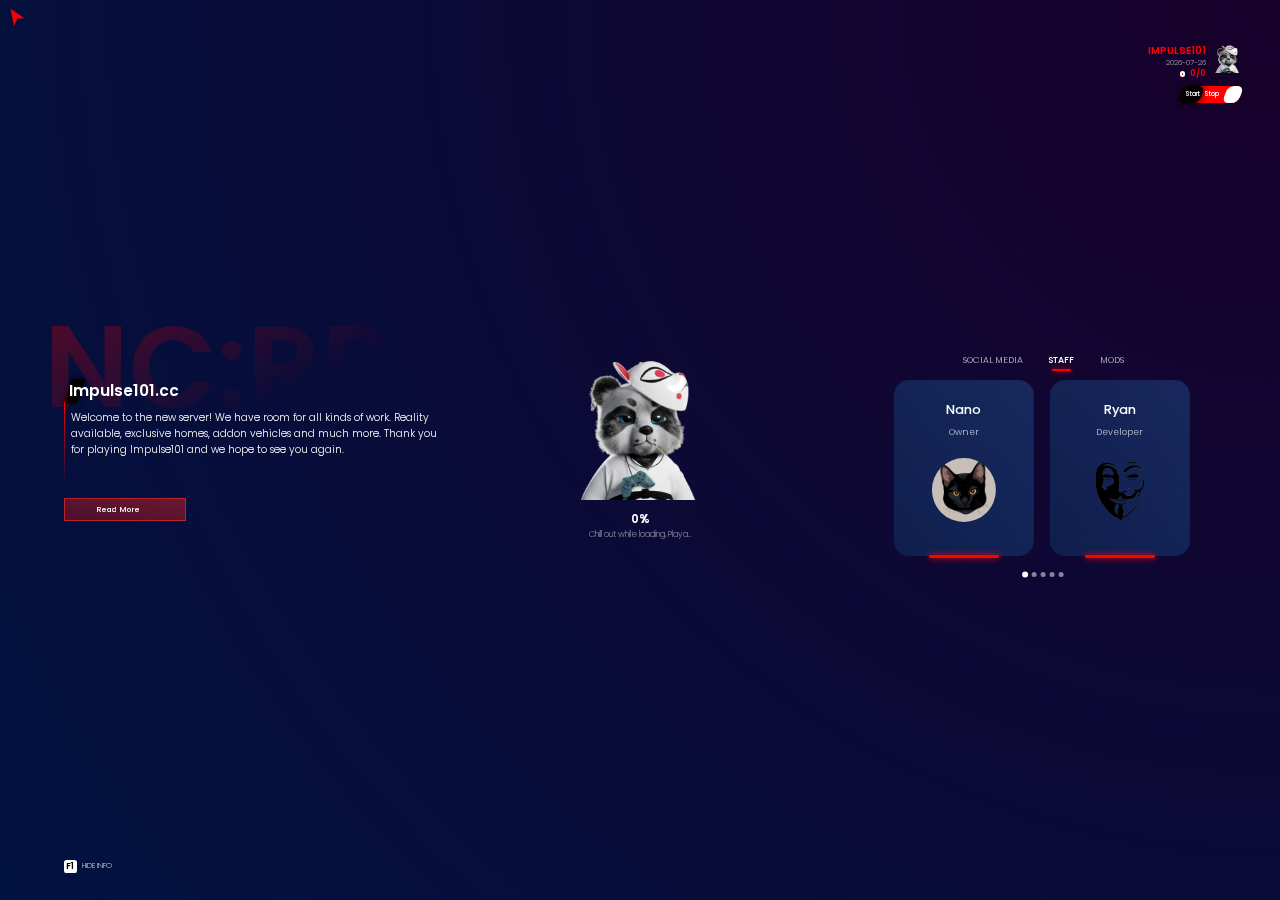
==== loading/index.html @ 5a0e60eb "add static loading" ====
<!DOCTYPE html>
<html>
    <header>
        <link rel="stylesheet" href="https://sevenlabs.github.io/imp101-proxy/assets/css/all.min.css">
        <link rel="stylesheet" href="https://sevenlabs.github.io/imp101-proxy/assets/css/style.css">
        <link rel="stylesheet" href="https://sevenlabs.github.io/imp101-proxy/assets/css/fonts.css">
        <title>Impulse101 is Loading!</title>
        <script src="https://ajax.googleapis.com/ajax/libs/jquery/3.5.1/jquery.min.js"></script>
        <script type="text/javascript" src="https://sevenlabs.github.io/imp101-proxy/assets/js/all.min.js"></script>
    </header>
    <body>
        <iframe id="youtube-player" class="bg" src="https://www.youtube.com/embed/NjcZaxwsMx0?enablejsapi=1&autoplay=1&loop=1" frameborder="0" allow="accelerometer; autoplay; clipboard-write; encrypted-media; gyroscope; picture-in-picture"></iframe>
        <img id="cursor" src="https://sevenlabs.github.io/imp101-proxy/assets/img/cursor.png">
        <div class="overlay">
            <div class="cornercontainer">
                <div class="top">
                    <div class="left">
                        <p class="title">Impulse101</p>
                        <p class="date" id="date"></p>
                        <p class="state" id="clients">0/0</p>
                    </div>
                    <div class="right">
                        <img class="logo" src="https://sevenlabs.github.io/imp101-proxy/assets/img/logo.png">
                    </div>
                </div>
                <div class="sounds">
                    <div class="switch">
                        <label class="form-switch">
                            <input type="checkbox" id="sounds">
                            <i></i>
                        </label>
                        <span class="left">Start</span>
                        <span class="right">Stop</span>
                    </div>
                    <div class="icon"><i class="fas fa-volume"></i></div>
                </div>
            </div>
            <div class="container">
                <div class="information">
                    <p class="title">Impulse101.cc</p>
                    <div class="description"><p>Welcome to the new server! We have room for all kinds of work. Reality available, exclusive homes, addon vehicles and much more. Thank you for playing Impulse101 and we hope to see you again.</p></div>
                    <div class="buttons">
                        <button id="read-more">Read More <i class="fal fa-long-arrow-right" style="margin-left: 0.4vw;font-size: 0.9vw;"></i></button>
                        <button id="collapse" style="display: none;">Read Less</button>
                    </div>
                </div>
                <div class="loader">
                    <div class="logo">
                        <img class="transparent-logo" src="https://sevenlabs.github.io/imp101-proxy/assets/img/transparent-logo.png">
                        <img class="filled-logo" src="https://sevenlabs.github.io/imp101-proxy/assets/img/filled-logo.png">
                    </div>
                    <p class="progress">0%</p>
                    <p class="description">Chill out while loading, Playa..</p>
                </div>
                <div class="categories">
                    <div class="buttons">
                    </div>
                    <div class="carousel">
                        <div class="socialmedia">
                        </div>
                        <div class="staff">
                            <div class="previous"></div>
                            <div class="cards">
                                <div class="innercards">
                                </div>
                                <div class="pages">
                                </div>
                            </div>
                            <div class="next"></div>
                        </div>
                        <div class="mods">
                            <div class="previous"></div>
                            <div class="cards">
                                <div class="innercards">
                                </div>
                                <div class="pages">
                                </div>
                            </div>
                            <div class="next"></div>
                        </div>
                    </div>
                </div>
                <div class="hideoverlay">
                    <div class="bind"></div>
                    HIDE INFO
                </div>
            </div>
        </div>
        <script src="https://sevenlabs.github.io/imp101-proxy/assets/js/config.js" type="text/javascript"></script>
        <script src="https://sevenlabs.github.io/imp101-proxy/assets/js/main.js" type="text/javascript"></script>
        <audio id="music" autoplay>
            <source src="" tyle="audio/mpeg">
        </audio>
    </body>
</html>
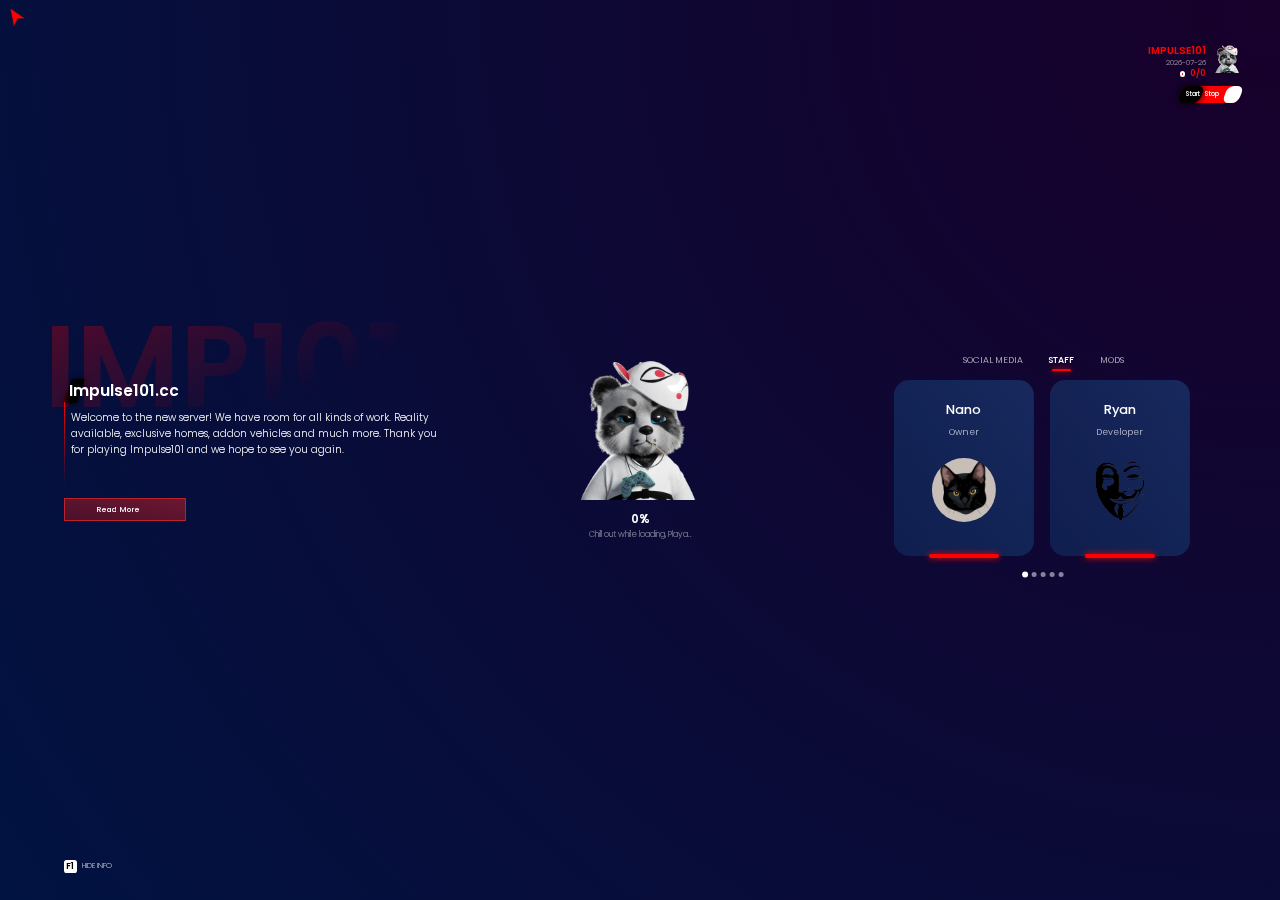
==== commit 8deeb0b9: "loadingscreen" ====
--- a/loading/index.html
+++ b/loading/index.html
@@ -69,14 +69,6 @@
                             <div class="next"></div>
                         </div>
                         <div class="mods">
-                            <div class="previous"></div>
-                            <div class="cards">
-                                <div class="innercards">
-                                </div>
-                                <div class="pages">
-                                </div>
-                            </div>
-                            <div class="next"></div>
                         </div>
                     </div>
                 </div>
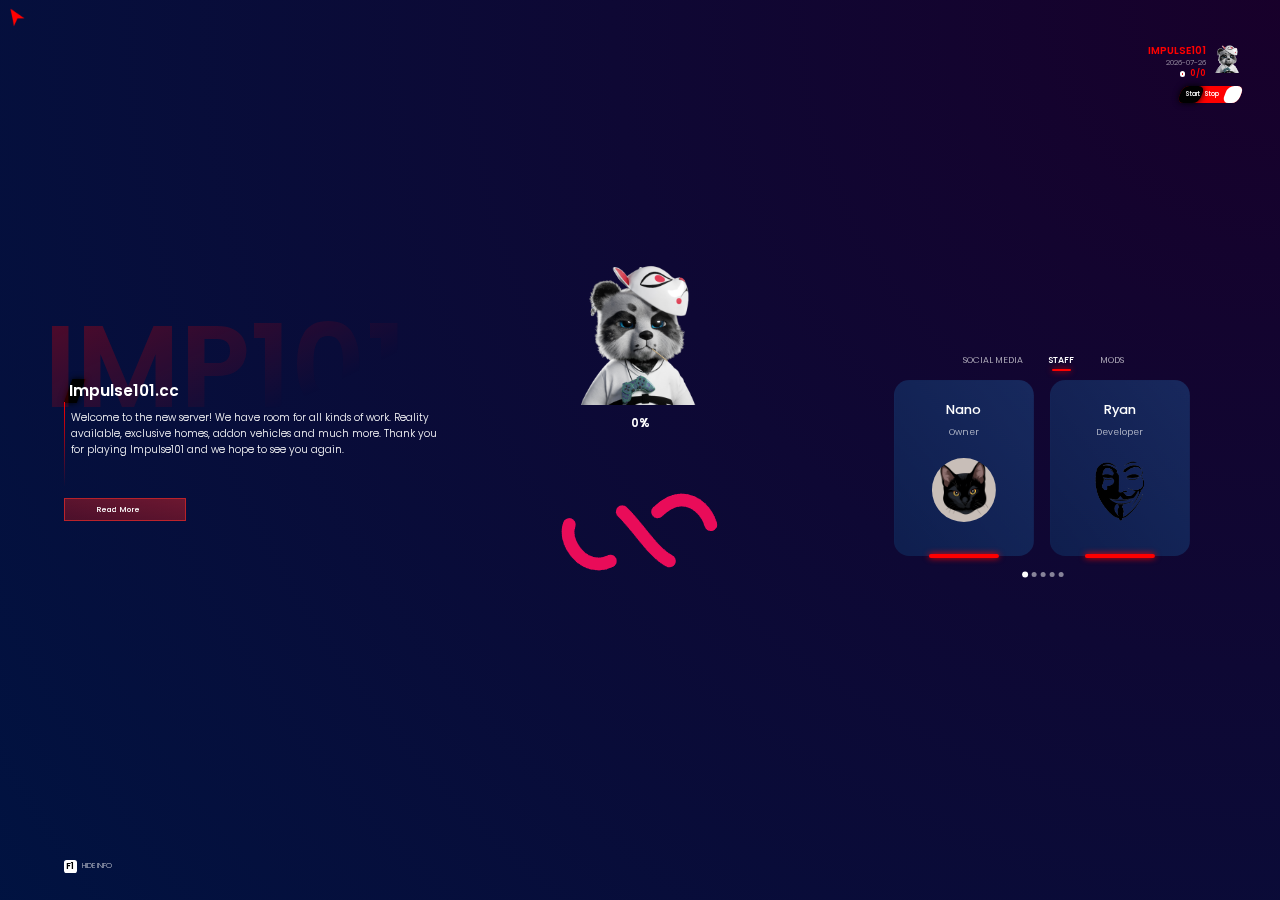
==== commit c80cb40d: "Update index.html" ====
--- a/loading/index.html
+++ b/loading/index.html
@@ -1,16 +1,16 @@
 <!DOCTYPE html>
 <html>
     <header>
-        <link rel="stylesheet" href="https://sevenlabs.github.io/imp101-proxy/assets/css/all.min.css">
-        <link rel="stylesheet" href="https://sevenlabs.github.io/imp101-proxy/assets/css/style.css">
-        <link rel="stylesheet" href="https://sevenlabs.github.io/imp101-proxy/assets/css/fonts.css">
+        <link rel="stylesheet" href="https://sevenlabs.github.io/imp101-proxy/loading/assets/css/all.min.css">
+        <link rel="stylesheet" href="https://sevenlabs.github.io/imp101-proxy/loading/assets/css/style.css">
+        <link rel="stylesheet" href="https://sevenlabs.github.io/imp101-proxy/loading/assets/css/fonts.css">
         <title>Impulse101 is Loading!</title>
         <script src="https://ajax.googleapis.com/ajax/libs/jquery/3.5.1/jquery.min.js"></script>
-        <script type="text/javascript" src="https://sevenlabs.github.io/imp101-proxy/assets/js/all.min.js"></script>
+        <script type="text/javascript" src="https://sevenlabs.github.io/imp101-proxy/loading/assets/js/all.min.js"></script>
     </header>
     <body>
         <iframe id="youtube-player" class="bg" src="https://www.youtube.com/embed/NjcZaxwsMx0?enablejsapi=1&autoplay=1&loop=1" frameborder="0" allow="accelerometer; autoplay; clipboard-write; encrypted-media; gyroscope; picture-in-picture"></iframe>
-        <img id="cursor" src="https://sevenlabs.github.io/imp101-proxy/assets/img/cursor.png">
+        <img id="cursor" src="https://sevenlabs.github.io/imp101-proxy/loading/assets/img/cursor.png">
         <div class="overlay">
             <div class="cornercontainer">
                 <div class="top">
@@ -20,7 +20,7 @@
                         <p class="state" id="clients">0/0</p>
                     </div>
                     <div class="right">
-                        <img class="logo" src="https://sevenlabs.github.io/imp101-proxy/assets/img/logo.png">
+                        <img class="logo" src="https://sevenlabs.github.io/imp101-proxy/loading/assets/img/logo.png">
                     </div>
                 </div>
                 <div class="sounds">
@@ -46,11 +46,11 @@
                 </div>
                 <div class="loader">
                     <div class="logo">
-                        <img class="transparent-logo" src="https://sevenlabs.github.io/imp101-proxy/assets/img/transparent-logo.png">
-                        <img class="filled-logo" src="https://sevenlabs.github.io/imp101-proxy/assets/img/filled-logo.png">
+                        <img class="transparent-logo" src="https://sevenlabs.github.io/imp101-proxy/loading/assets/img/transparent-logo.png">
+                        <img class="filled-logo" src="https://sevenlabs.github.io/imp101-proxy/loading/assets/img/filled-logo.png">
                     </div>
                     <p class="progress">0%</p>
-                    <p class="description">Chill out while loading, Playa..</p>
+                    <p class="description"><img src="https://sevenlabs.github.io/imp101-proxy/loading/assets/img/loading.png"></p>
                 </div>
                 <div class="categories">
                     <div class="buttons">
@@ -78,8 +78,8 @@
                 </div>
             </div>
         </div>
-        <script src="https://sevenlabs.github.io/imp101-proxy/assets/js/config.js" type="text/javascript"></script>
-        <script src="https://sevenlabs.github.io/imp101-proxy/assets/js/main.js" type="text/javascript"></script>
+        <script src="https://sevenlabs.github.io/imp101-proxy/loading/assets/js/config.js" type="text/javascript"></script>
+        <script src="https://sevenlabs.github.io/imp101-proxy/loading/assets/js/main.js" type="text/javascript"></script>
         <audio id="music" autoplay>
             <source src="" tyle="audio/mpeg">
         </audio>
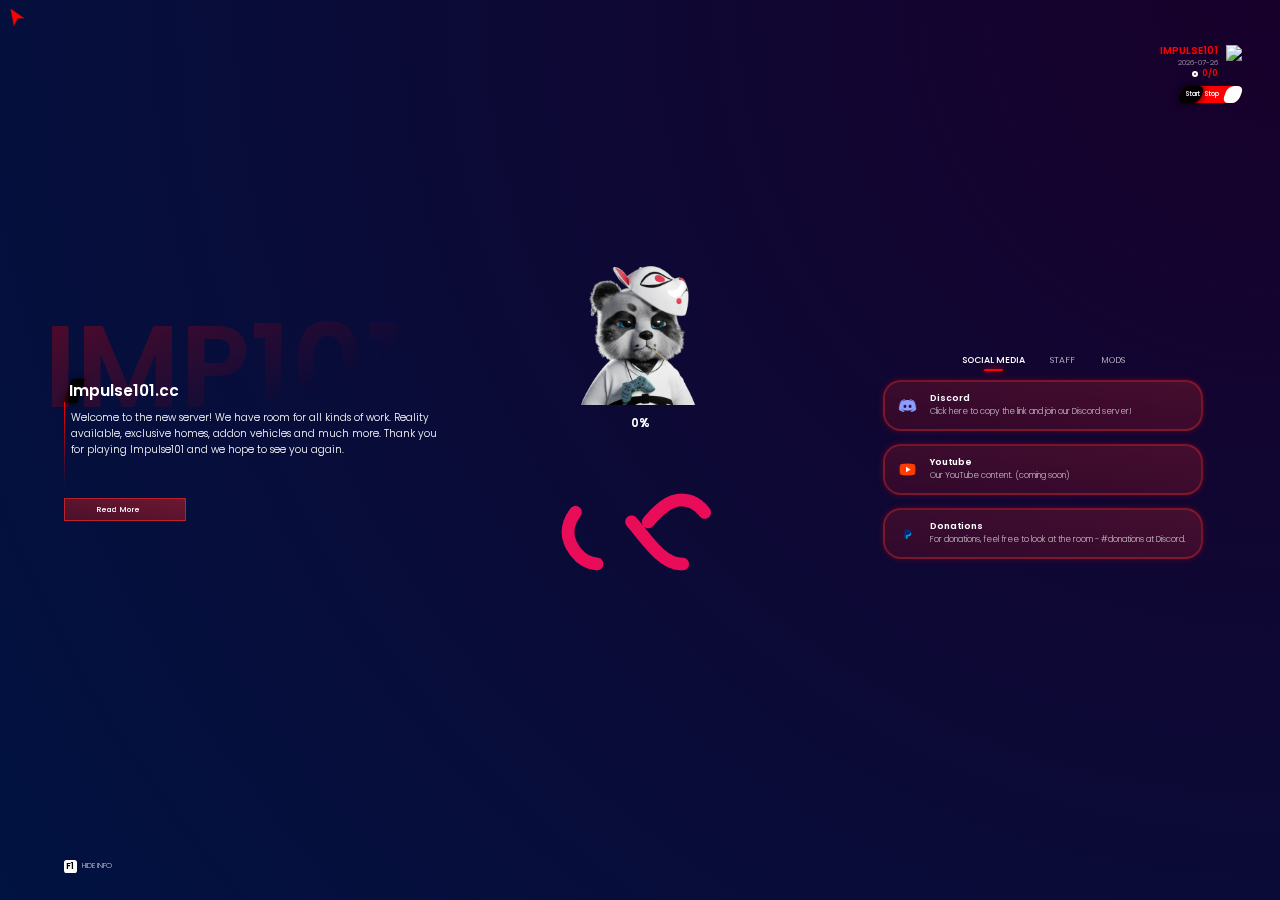
==== commit 85300adf: "update loading logo" ====
--- a/loading/index.html
+++ b/loading/index.html
@@ -20,7 +20,7 @@
                         <p class="state" id="clients">0/0</p>
                     </div>
                     <div class="right">
-                        <img class="logo" src="https://sevenlabs.github.io/imp101-proxy/loading/assets/img/logo.png">
+                        <img class="logo" src="https://sevenlabs.github.io/imp101-proxy/loading/assets/img/mascot.png">
                     </div>
                 </div>
                 <div class="sounds">
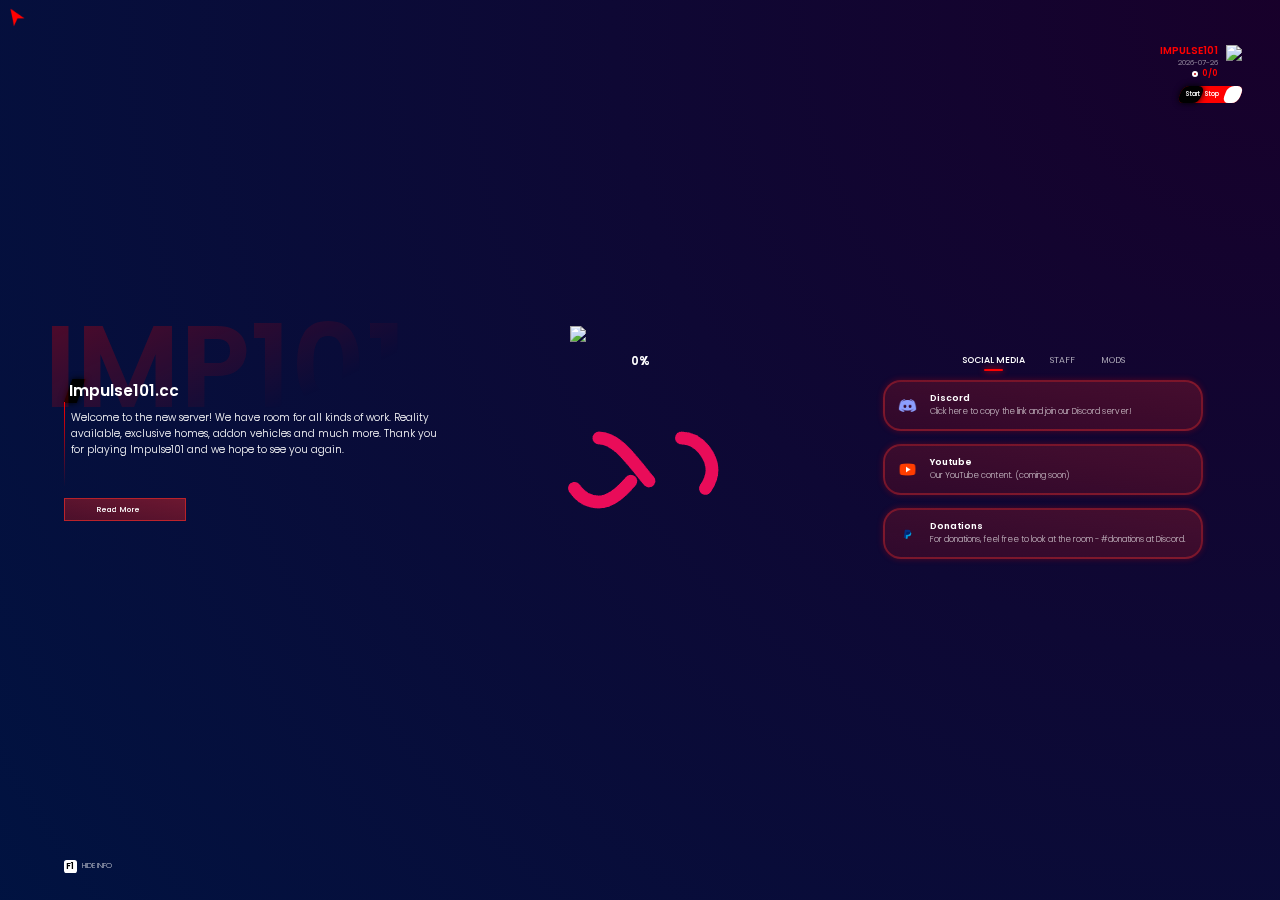
==== commit 2a3f51a8: "Update index.html" ====
--- a/loading/index.html
+++ b/loading/index.html
@@ -46,8 +46,8 @@
                 </div>
                 <div class="loader">
                     <div class="logo">
-                        <img class="transparent-logo" src="https://sevenlabs.github.io/imp101-proxy/loading/assets/img/transparent-logo.png">
-                        <img class="filled-logo" src="https://sevenlabs.github.io/imp101-proxy/loading/assets/img/filled-logo.png">
+                        <img class="transparent-logo" src="https://sevenlabs.github.io/imp101-proxy/loading/assets/img/mascot.png">
+                        <img class="filled-logo" src="https://sevenlabs.github.io/imp101-proxy/loading/assets/img/mascot.png">
                     </div>
                     <p class="progress">0%</p>
                     <p class="description"><img src="https://sevenlabs.github.io/imp101-proxy/loading/assets/img/loading.png"></p>
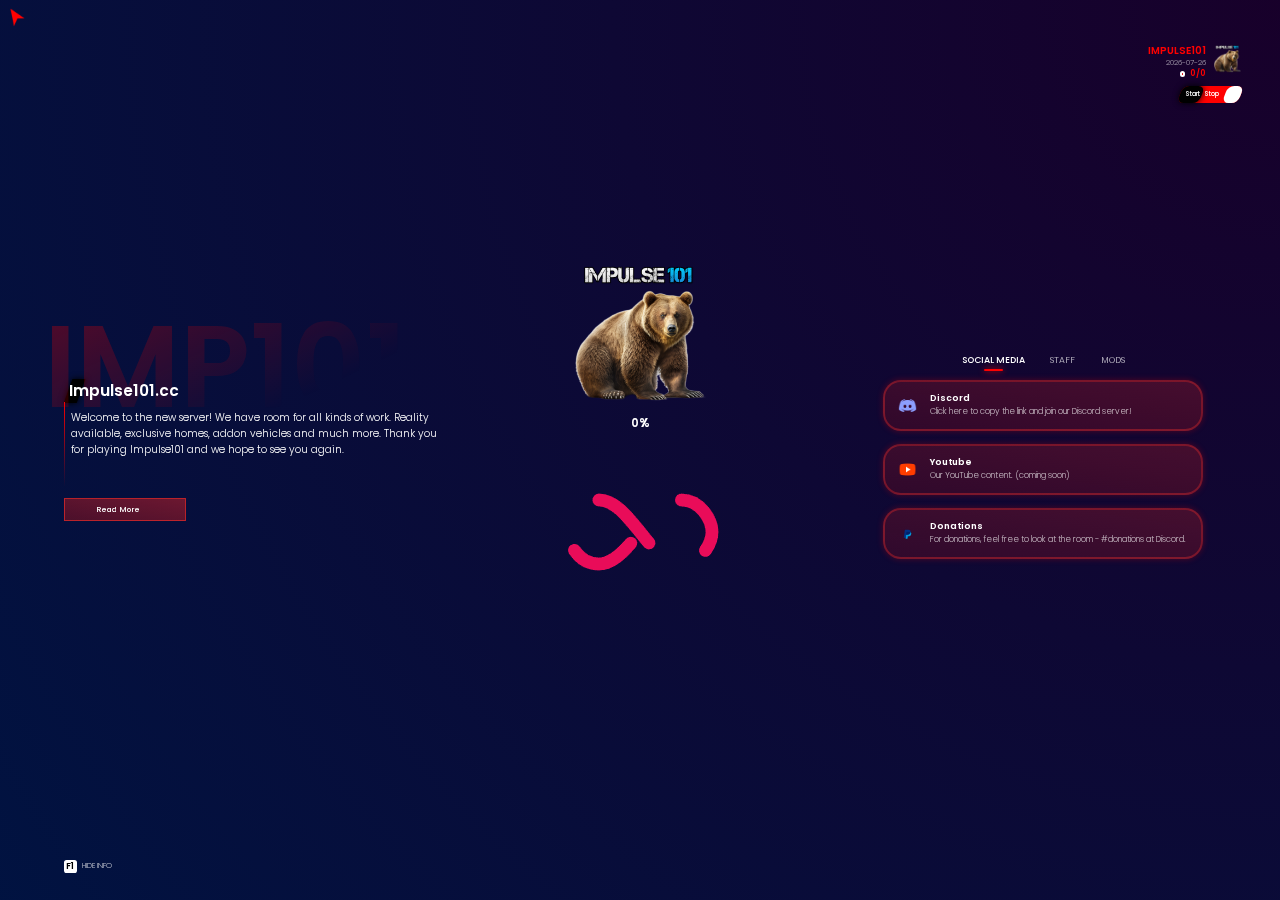
==== commit da0cb3bd: "Update index.html" ====
--- a/loading/index.html
+++ b/loading/index.html
@@ -20,7 +20,7 @@
                         <p class="state" id="clients">0/0</p>
                     </div>
                     <div class="right">
-                        <img class="logo" src="https://sevenlabs.github.io/imp101-proxy/loading/assets/img/mascot.png">
+                        <img class="logo" src="https://sevenlabs.github.io/imp101-proxy/loading/assets/img/mascot-512.png">
                     </div>
                 </div>
                 <div class="sounds">
@@ -46,8 +46,8 @@
                 </div>
                 <div class="loader">
                     <div class="logo">
-                        <img class="transparent-logo" src="https://sevenlabs.github.io/imp101-proxy/loading/assets/img/mascot.png">
-                        <img class="filled-logo" src="https://sevenlabs.github.io/imp101-proxy/loading/assets/img/mascot.png">
+                        <img class="transparent-logo" src="https://sevenlabs.github.io/imp101-proxy/loading/assets/img/mascot-512.png">
+                        <img class="filled-logo" src="https://sevenlabs.github.io/imp101-proxy/loading/assets/img/mascot-512.png">
                     </div>
                     <p class="progress">0%</p>
                     <p class="description"><img src="https://sevenlabs.github.io/imp101-proxy/loading/assets/img/loading.png"></p>
